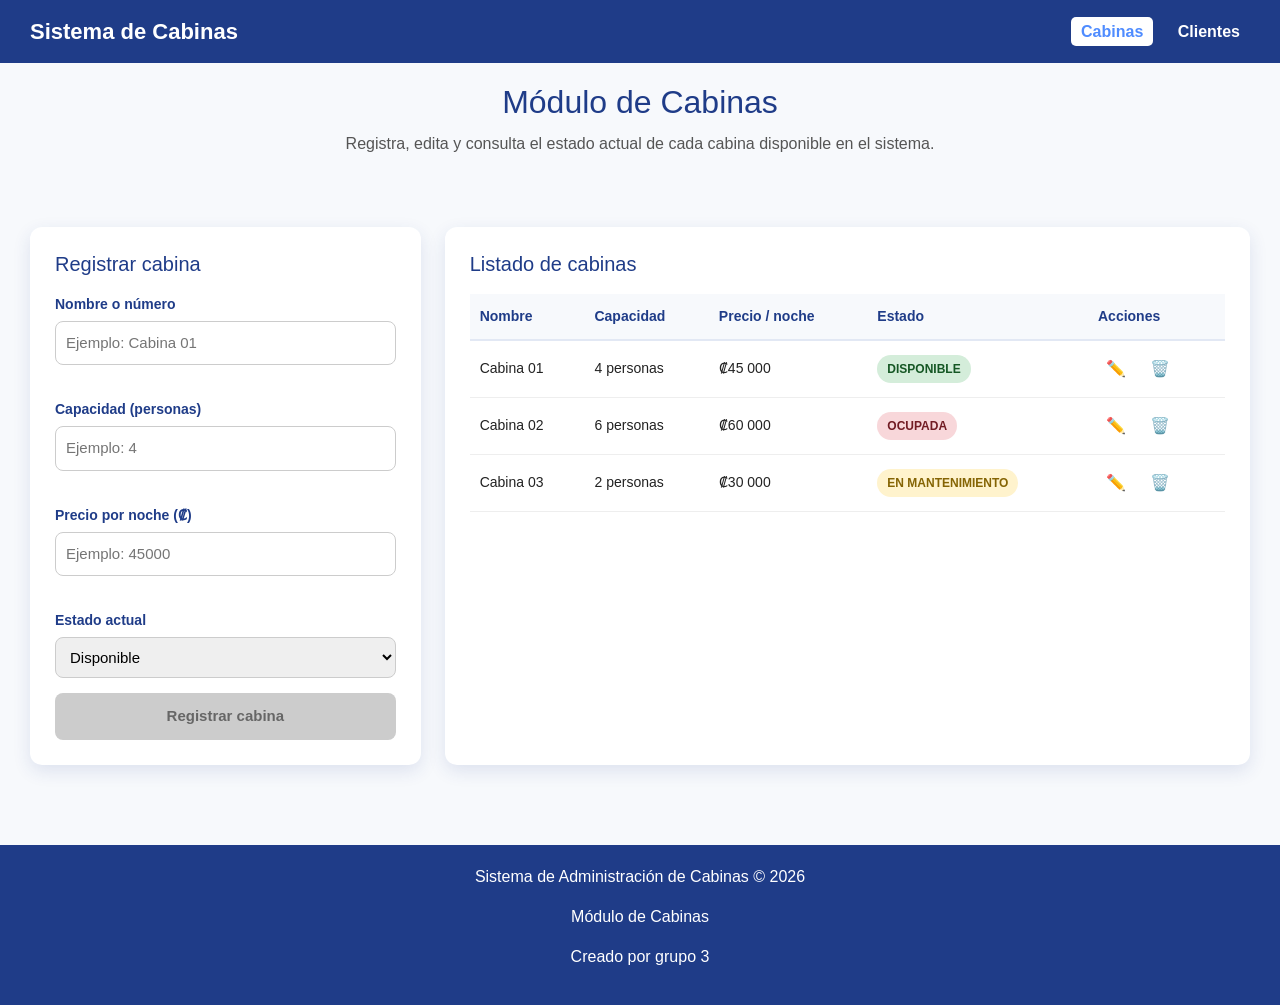
==== cabinas.html @ a8fb760f "Desarrollo Desarrollo de los modulos cabinas y clientes, e implementacion del estilo para la navbar " ====
<!DOCTYPE html>
<html lang="es">

<head>
    <meta charset="UTF-8" />
    <meta name="viewport" content="width=device-width, initial-scale=1.0" />
    <title>Cabinas | Sistema de Administración de Cabinas</title>
    <link href="https://cdn.jsdelivr.net/npm/bootstrap@5.3.3/dist/css/bootstrap.min.css" rel="stylesheet" />

    <link rel="stylesheet" href="css/style.css" />
    <link rel="stylesheet" href="css/cabinas.css" />
</head>

<body>

    <header class="navbar">
        <div class="logo">Sistema de Cabinas</div>

        <nav>
            <a href="cabinas.html" class="active">Cabinas</a>
            <a href="clientes.html">Clientes</a>
        </nav>
    </header>

    <div class="encabezado-pagina">
        <h1>Módulo de Cabinas</h1>
        <p>
            Registra, edita y consulta el estado actual de cada cabina disponible
            en el sistema.
        </p>
    </div>

    <main>
        <div id="cabinas">

            <div class="row g-4">
                <div class="col-12 col-lg-4">
                    <section id="formulario-cabina">
                        <h2 id="titulo-formulario-cabina">Registrar cabina</h2>

                        <form id="form-cabina">
                            <input type="hidden" id="cabina-id" value="" />

                            <div class="formulario-grupo">
                                <label for="cabina-nombre">Nombre o número</label>
                                <input type="text" id="cabina-nombre" placeholder="Ejemplo: Cabina 01" required />
                                <span id="error-cabina-nombre" class="error-mensaje"></span>
                            </div>

                            <div class="formulario-grupo">
                                <label for="cabina-capacidad">Capacidad (personas)</label>
                                <input type="number" id="cabina-capacidad" min="1" placeholder="Ejemplo: 4" required />
                                <span id="error-cabina-capacidad" class="error-mensaje"></span>
                            </div>

                            <div class="formulario-grupo">
                                <label for="cabina-precio">Precio por noche (₡)</label>
                                <input type="number" id="cabina-precio" min="0" placeholder="Ejemplo: 45000" required />
                                <span id="error-cabina-precio" class="error-mensaje"></span>
                            </div>

                            <div class="formulario-grupo">
                                <label for="cabina-estado">Estado actual</label>
                                <select id="cabina-estado">
                                    <option value="disponible">Disponible</option>
                                    <option value="ocupada">Ocupada</option>
                                    <option value="mantenimiento">En mantenimiento</option>
                                </select>
                            </div>

                            <div class="formulario-acciones">
                                <button type="submit" id="btn-guardar-cabina" disabled>Registrar cabina</button>
                                <button type="button" id="btn-cancelar-cabina" class="btn-secundario"
                                    style="display:none;">Cancelar</button>
                            </div>

                            <div id="mensaje-exito-cabina" class="exito-oculto"></div>
                        </form>
                    </section>
                </div>

                <div class="col-12 col-lg-8">
                    <section id="listado-cabinas">
                        <h2>Listado de cabinas</h2>

                        <div class="tabla-contenedor">
                            <table id="tabla-cabinas">
                                <thead>
                                    <tr>
                                        <th>Nombre</th>
                                        <th>Capacidad</th>
                                        <th>Precio / noche</th>
                                        <th>Estado</th>
                                        <th>Acciones</th>
                                    </tr>
                                </thead>
                                <tbody id="cuerpo-tabla-cabinas">
                                </tbody>
                            </table>
                        </div>

                        <p id="mensaje-sin-cabinas" class="sin-datos" style="display:none;">
                            No hay cabinas registradas todavía.
                        </p>
                    </section>
                </div>
            </div>

        </div>
    </main>

    <footer>
        <p>Sistema de Administración de Cabinas © 2026</p>
        <p>Módulo de Cabinas</p>
        <p>Creado por grupo 3</p>
    </footer>

    <script src="js/cabinas.js"></script>

</body>

</html>
---- css/style.css ----
/* Paleta de colores:
   Azul oscuro: #1f3c88
   Azul claro: #4f8cff
   Fondo: #f7f9fc
   Texto: #222
   Blanco: #fff
*/

* {
  margin: 0;
  padding: 0;
  box-sizing: border-box;
}

body {
  font-family: Arial, sans-serif;
  background: #f7f9fc;
  color: #222;
}

.navbar {
  background: #1f3c88;
  color: #fff;
  padding: 15px 30px;
  display: flex;
  justify-content: space-between;
  align-items: center;
  flex-wrap: wrap;
}

.logo {
  font-size: 22px;
  font-weight: bold;
}

.navbar a {
  color: #fff;
  text-decoration: none;
  margin: 0 10px;
  font-weight: bold;
}

.navbar a:hover,
.navbar a.active {
  color: #4f8cff;
  background: #fff;
  padding: 6px 10px;
  border-radius: 5px;
}

footer {
  background: #1f3c88;
  color: #fff;
  text-align: center;
  padding: 20px;
  margin-top: 40px;
}

main {
  padding: 30px;
}

.encabezado-pagina {
  text-align: center;
  padding: 20px 20px 30px 20px;
}

.encabezado-pagina h1 {
  color: #1f3c88;
  font-size: 32px;
  margin-bottom: 10px;
}

.encabezado-pagina p {
  color: #555555;
  font-size: 16px;
  max-width: 700px;
  margin: 0 auto;
  line-height: 1.6;
}

@media (max-width: 600px) {
  .navbar {
    flex-direction: column;
    text-align: center;
  }

  .navbar nav {
    margin-top: 10px;
  }

  .navbar a {
    display: block;
    margin: 8px 0;
  }
}
---- css/cabinas.css ----
#cabinas {
  padding: 10px 0;
}

#formulario-cabina {
  background: #fff;
  border-radius: 12px;
  padding: 25px;
  box-shadow: 0 6px 18px rgba(31, 60, 136, 0.12);
}

#formulario-cabina h2 {
  color: #1f3c88;
  font-size: 20px;
  margin-bottom: 18px;
}

.formulario-grupo {
  margin-bottom: 15px;
  display: flex;
  flex-direction: column;
}

.formulario-grupo label {
  font-size: 14px;
  font-weight: bold;
  color: #1f3c88;
  margin-bottom: 6px;
}

.formulario-grupo input,
.formulario-grupo select {
  padding: 10px;
  border: 1px solid #ccc;
  border-radius: 8px;
  font-size: 15px;
  outline: none;
  transition: border 0.3s ease;
}

.formulario-grupo input:focus,
.formulario-grupo select:focus {
  border: 2px solid #4f8cff;
}

.error-mensaje {
  color: #e74c3c;
  font-size: 13px;
  min-height: 16px;
  margin-top: 3px;
}

.formulario-acciones {
  display: flex;
  gap: 10px;
  margin-top: 10px;
}

#btn-guardar-cabina {
  flex: 1;
  padding: 12px;
  font-size: 15px;
  font-weight: bold;
  border: none;
  border-radius: 8px;
  background-color: #1f3c88;
  color: #fff;
  cursor: pointer;
  transition: background-color 0.2s ease;
}

#btn-guardar-cabina:hover {
  background-color: #4f8cff;
}

#btn-guardar-cabina:disabled {
  background-color: #cccccc;
  color: #666666;
  cursor: not-allowed;
}

.btn-secundario {
  padding: 12px 16px;
  font-size: 15px;
  font-weight: bold;
  border: 1px solid #1f3c88;
  border-radius: 8px;
  background-color: #fff;
  color: #1f3c88;
  cursor: pointer;
  transition: background-color 0.2s ease;
}

.btn-secundario:hover {
  background-color: #f7f9fc;
}

.exito-oculto {
  display: none;
}

.exito-visible {
  display: block;
  background-color: #d4edda;
  color: #155724;
  padding: 10px;
  border-radius: 8px;
  margin-top: 12px;
  font-size: 14px;
  border: 1px solid #c3e6cb;
}

#listado-cabinas {
  background: #fff;
  border-radius: 12px;
  padding: 25px;
  box-shadow: 0 6px 18px rgba(31, 60, 136, 0.12);
  height: 100%;
}

#listado-cabinas h2 {
  color: #1f3c88;
  font-size: 20px;
  margin-bottom: 18px;
}

.tabla-contenedor {
  overflow-x: auto;
}

#tabla-cabinas {
  width: 100%;
  border-collapse: collapse;
}

#tabla-cabinas th {
  text-align: left;
  background: #f7f9fc;
  color: #1f3c88;
  padding: 12px 10px;
  font-size: 14px;
  border-bottom: 2px solid #e2e8f4;
}

#tabla-cabinas td {
  padding: 12px 10px;
  font-size: 14px;
  border-bottom: 1px solid #eee;
  vertical-align: middle;
}

#tabla-cabinas tbody tr:hover {
  background: #f7f9fc;
}

.badge-estado {
  display: inline-block;
  padding: 5px 10px;
  border-radius: 20px;
  font-size: 12px;
  font-weight: bold;
  text-transform: uppercase;
}

.badge-disponible {
  background: #d4edda;
  color: #155724;
}

.badge-ocupada {
  background: #f8d7da;
  color: #721c24;
}

.badge-mantenimiento {
  background: #fff3cd;
  color: #856404;
}

.acciones-cabina {
  display: flex;
  gap: 8px;
}

.btn-icono {
  border: none;
  background: none;
  cursor: pointer;
  font-size: 16px;
  padding: 4px 8px;
  border-radius: 6px;
  transition: background 0.2s ease;
}

.btn-editar:hover {
  background: #dbe6fb;
}

.btn-eliminar:hover {
  background: #fbdbdb;
}

.sin-datos {
  text-align: center;
  color: #777;
  padding: 20px 0;
}

@media (max-width: 600px) {
  #formulario-cabina,
  #listado-cabinas {
    padding: 18px;
  }
}
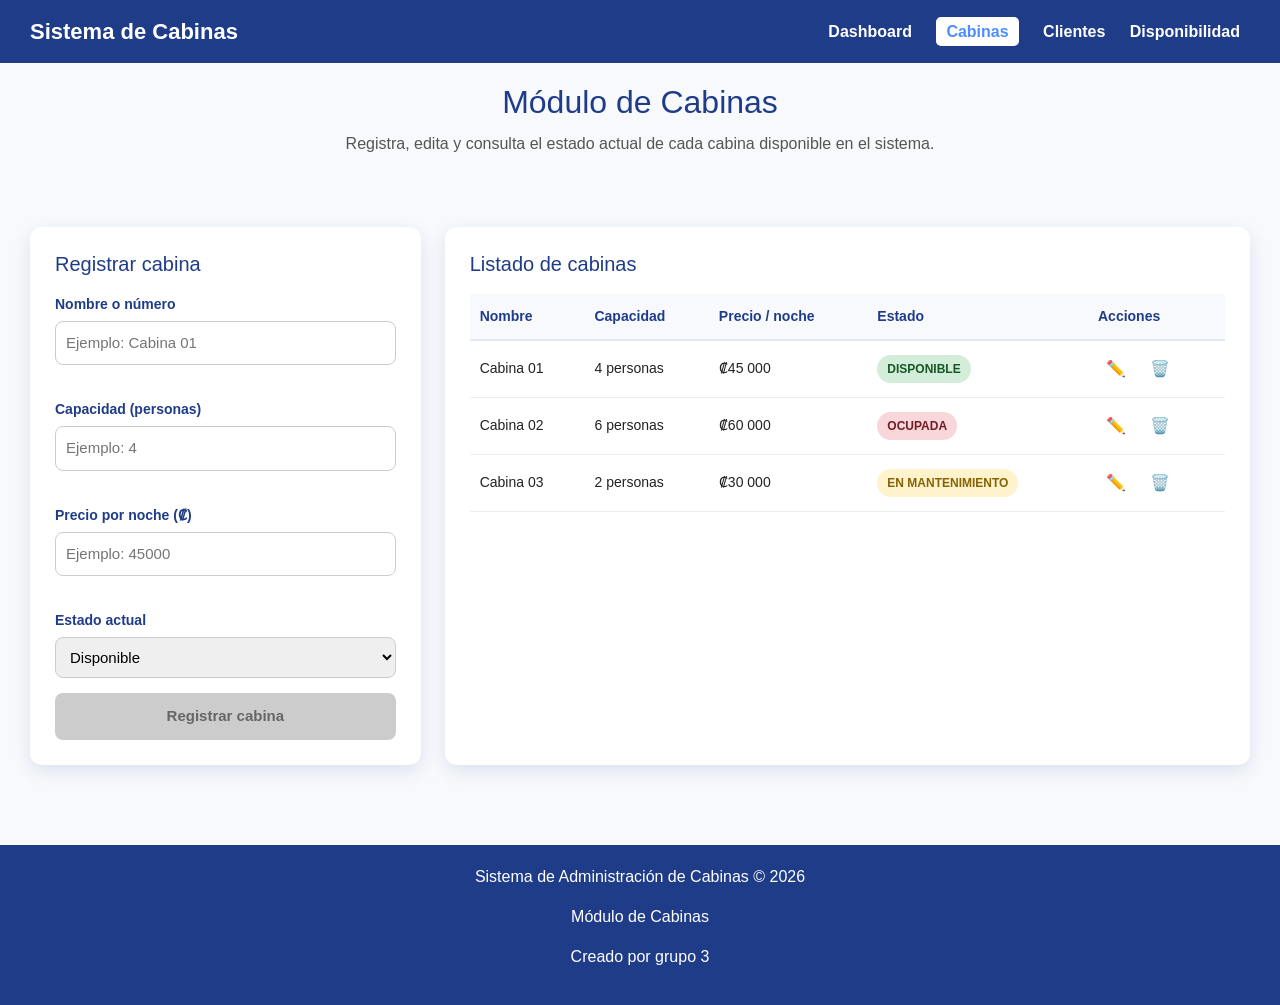
==== commit c5480156: "navegacion a nuevos modulos" ====
--- a/cabinas.html
+++ b/cabinas.html
@@ -17,8 +17,10 @@
         <div class="logo">Sistema de Cabinas</div>
 
         <nav>
+            <a href="dashboard.php">Dashboard</a>
             <a href="cabinas.html" class="active">Cabinas</a>
             <a href="clientes.html">Clientes</a>
+            <a href="disponibilidad.php">Disponibilidad</a>
         </nav>
     </header>
 
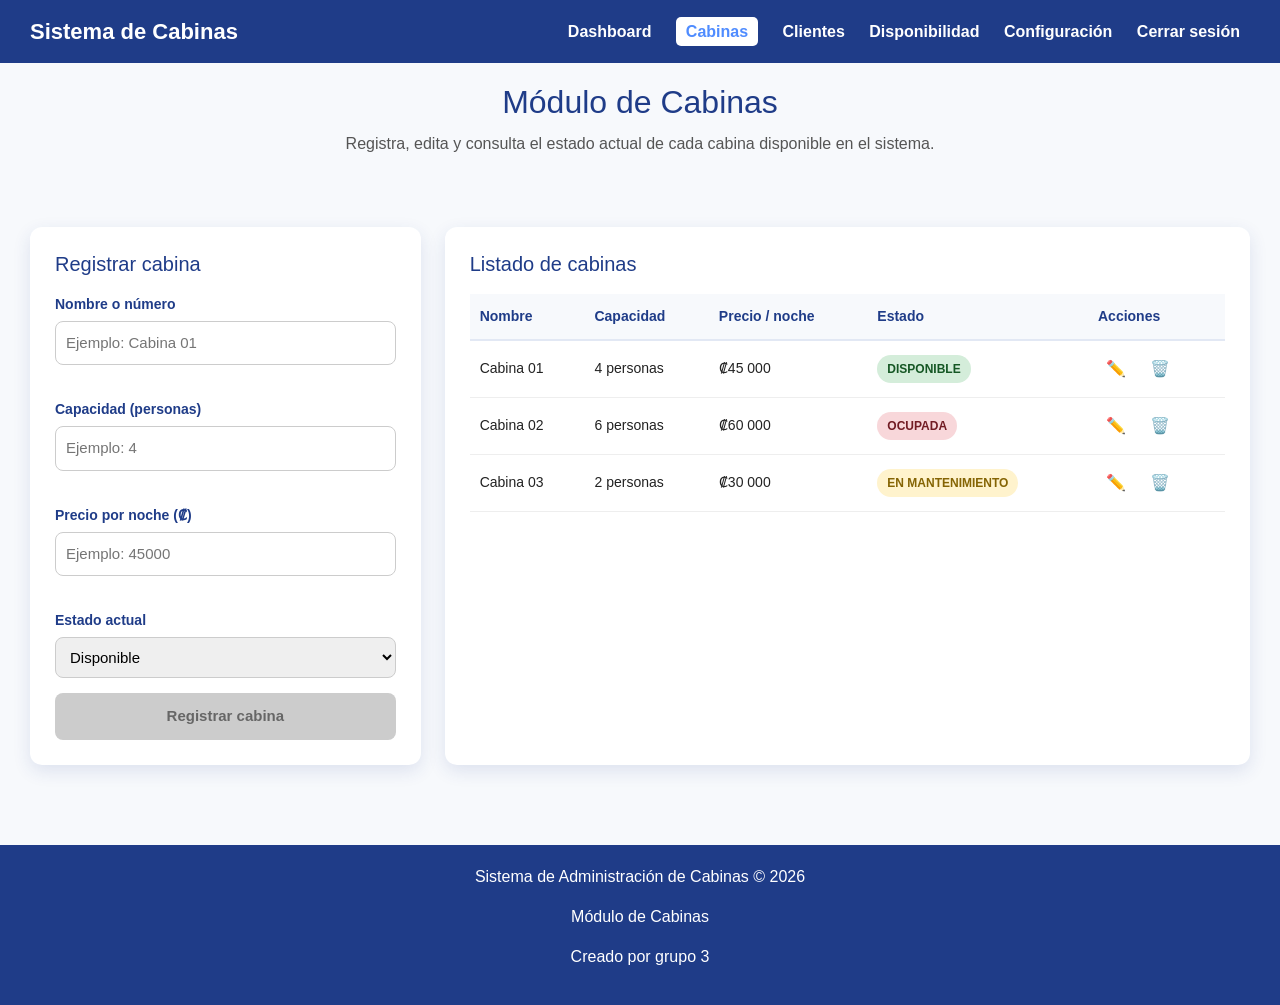
==== commit 1d20a395: "debugeo" ====
--- a/cabinas.html
+++ b/cabinas.html
@@ -21,6 +21,8 @@
             <a href="cabinas.html" class="active">Cabinas</a>
             <a href="clientes.html">Clientes</a>
             <a href="disponibilidad.php">Disponibilidad</a>
+            <a href="configuracion.php">Configuración</a>
+            <a href="index.html">Cerrar sesión</a>
         </nav>
     </header>
 
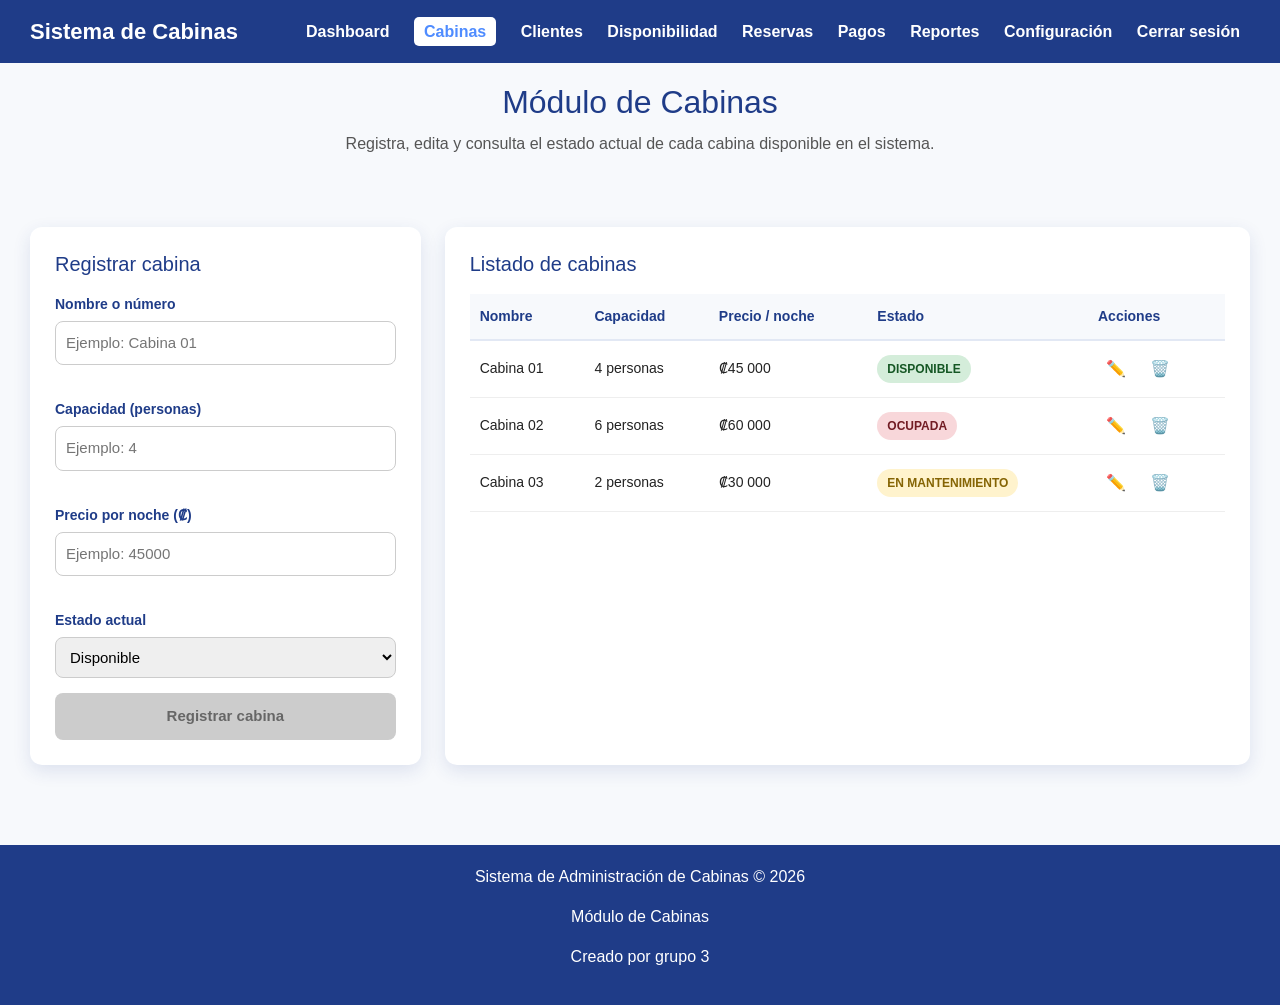
==== commit b4324ce3: "* Módulo 5: Reservas: Formulario de creación de reservas y asignación de cabinas. * Módulo 7: Pagos:" ====
--- a/cabinas.html
+++ b/cabinas.html
@@ -21,6 +21,9 @@
             <a href="cabinas.html" class="active">Cabinas</a>
             <a href="clientes.html">Clientes</a>
             <a href="disponibilidad.php">Disponibilidad</a>
+            <a href="reservas.html">Reservas</a>
+            <a href="pagos.html">Pagos</a>
+            <a href="reportes.html">Reportes</a>
             <a href="configuracion.php">Configuración</a>
             <a href="index.html">Cerrar sesión</a>
         </nav>
